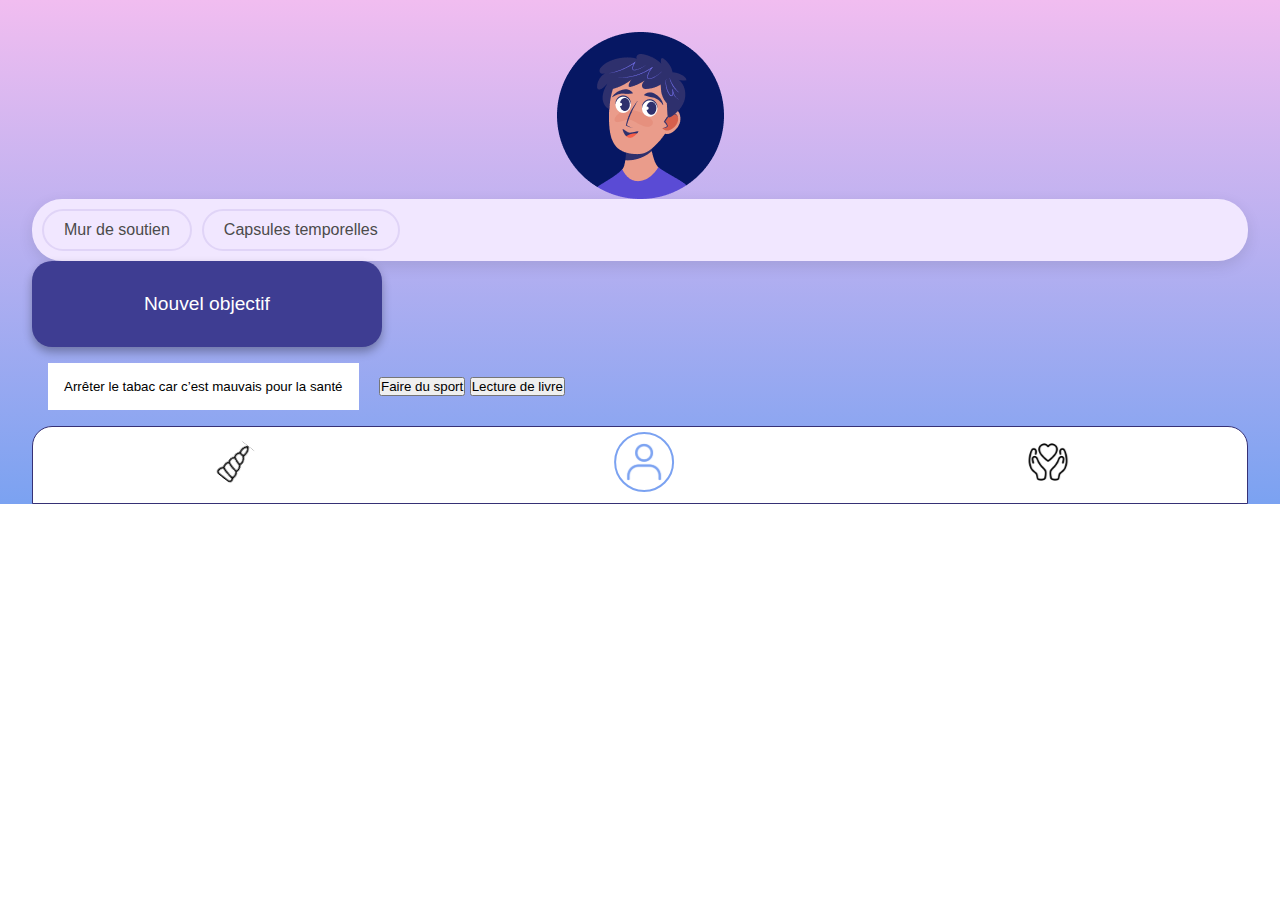
==== index.html @ 6ed5662c "début scéance 2/ 9:31" ====
<!DOCTYPE html>
<html lang="fr">
<head>
    <meta charset="UTF-8">
    <meta name="viewport" content="width=device-width, initial-scale=1.0">
    <title>Document</title>
    <link rel="stylesheet" href="styles.css">
</head>
<body>

    <div class="imagecenter">
        <img src="images/Caracter.png" alt="photo de profil">
    </div>

    <div class="button-container">
        <button class="custom-button">Mur de soutien</button>
        <button class="custom-button">Capsules temporelles</button>
    </div>


    <button class="main-button">
        Nouvel objectif
    </button>

    <div>
        <button class="second-button">Arrêter le tabac car c’est
            mauvais pour la santé</button>
        <button>Faire du sport</button>
        <button>Lecture de livre</button>
    </div>
    
    
    <div class="footer">
        <button class="footer-button"><img src="icone/corne.svg" alt="corne"></button>
        <button class="footer-button"><img src="icone/page principal.svg" alt=""></button>
        <button class="footer-button"><img src="icone/coeur.svg" alt=""></button>
    </div>


</body>
</html>
---- styles.css ----
* {
  
    margin: 0;
    padding: 0;
}

body {
    font-family: 'Arial', sans-serif;
    background-color: #f3f3f3;
    margin: 2rem;
    margin-bottom: 0;
    background: rgb(241,189,240);
    background: linear-gradient(180deg, rgba(241,189,240,1) 0%, rgba(123,162,241,1) 100%);
    background-repeat: no-repeat;
}


.imagecenter{
    display: flex;
    justify-content: center;
}
.footer {
    display: flex;
    justify-content: space-around;
    background-color: #ffffff;
    padding: 0.3rem 0;
    border: 1px solid #363175;
    border-radius: 20px 20px 0 0;
    
}

.footer-button {
    background: none;
    border: none;
    font-size: 24px;
    color: white;
    cursor: pointer;
}

.main-button {
    background-color: #3e3d92;
    color: white;
    font-size: 1.2rem;
    padding: 2rem 7rem;
    border: none;
    border-radius: 20px;
    box-shadow: 0 5px 10px rgba(0, 0, 0, 0.3);
    cursor: pointer;
    margin: 0px;
    margin:auto;
    
}

.second-button{
    background-color: #ffffff;
    border: none;
    padding: 1rem 1rem;
    cursor: pointer;
    margin: 1rem;
}

.button-container {
    display: flex;
    gap: 10px;
    background: #f1e7ff;
    padding: 10px;
    border-radius: 30px;
    box-shadow: 0 5px 15px rgba(0, 0, 0, 0.1);
}

.custom-button {
    background: #f1e7ff;
    border: 2px solid #e0d4f7;
    border-radius: 30px;
    padding: 10px 20px;
    color: #4b4b4b;
    font-size: 16px;
    cursor: pointer;
    transition: background-color 0.3s, color 0.3s;
}
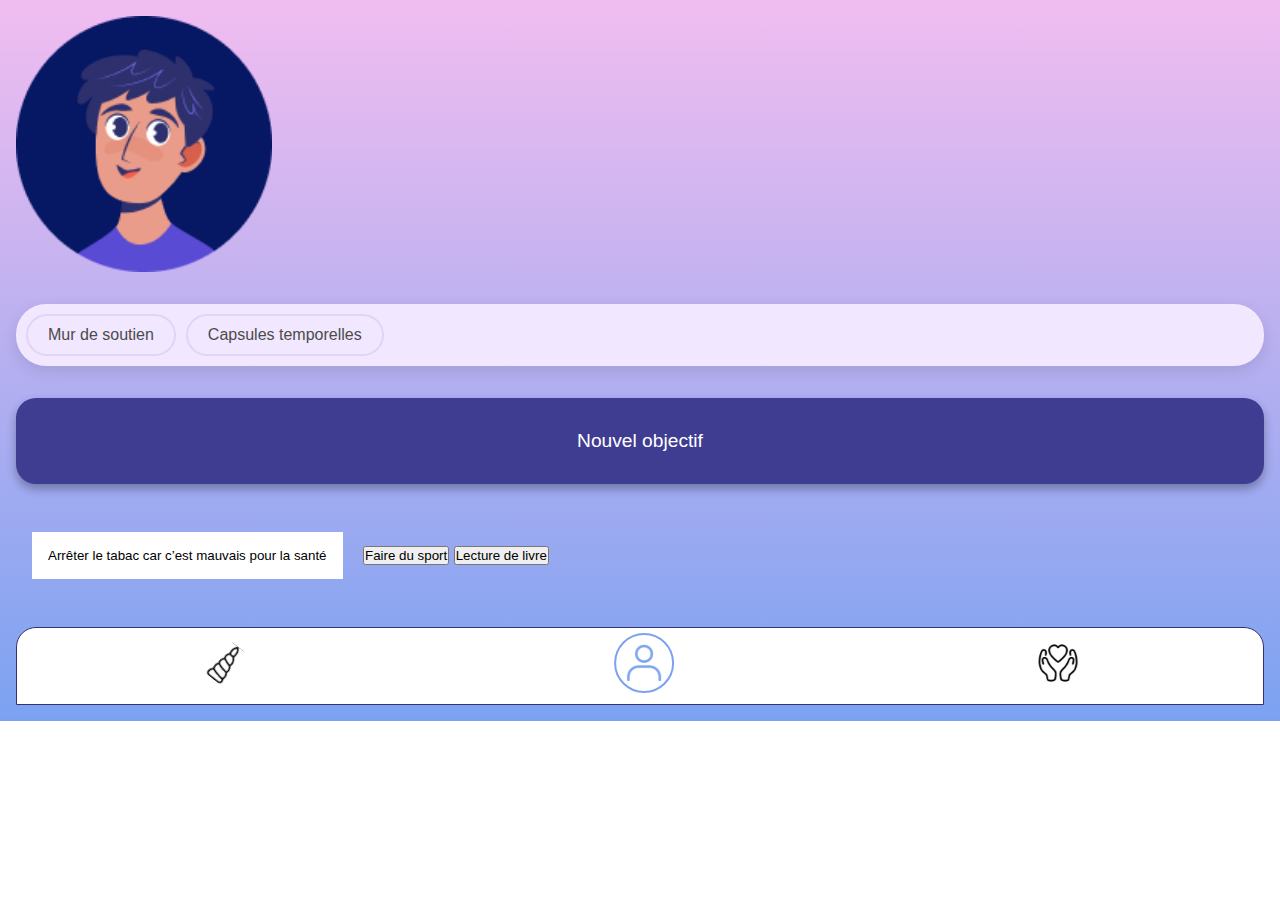
==== commit 1a7e2b6a: "ajustement" ====
--- a/index.html
+++ b/index.html
@@ -8,19 +8,16 @@
 </head>
 <body>
 
-    <div class="imagecenter">
-        <img src="images/Caracter.png" alt="photo de profil">
-    </div>
+
+    <img src="images/Caracter.png" alt="photo de profil" class="profile-image">
+
 
     <div class="button-container">
         <button class="custom-button">Mur de soutien</button>
         <button class="custom-button">Capsules temporelles</button>
     </div>
 
-
-    <button class="main-button">
-        Nouvel objectif
-    </button>
+    <a href="#" class="main-button">Nouvel objectif</a>
 
     <div>
         <button class="second-button">Arrêter le tabac car c’est
--- a/styles.css
+++ b/styles.css
@@ -1,24 +1,33 @@
-* {
-  
+html {
+    box-sizing: border-box;
+}
+
+*, *:before, *:after {
+    box-sizing: inherit;
     margin: 0;
     padding: 0;
 }
 
+
+
 body {
     font-family: 'Arial', sans-serif;
     background-color: #f3f3f3;
-    margin: 2rem;
-    margin-bottom: 0;
     background: rgb(241,189,240);
     background: linear-gradient(180deg, rgba(241,189,240,1) 0%, rgba(123,162,241,1) 100%);
     background-repeat: no-repeat;
+    display: flex;
+    flex-direction: column;
+    gap: 2rem;
+    padding: 1rem;
+    justify-content: center;
 }
 
 
-.imagecenter{
-    display: flex;
-    justify-content: center;
+.profile-image {
+    max-width: 20vw;
 }
+
 .footer {
     display: flex;
     justify-content: space-around;
@@ -38,17 +47,15 @@
 }
 
 .main-button {
+    display: inline-flex;
+    justify-content: center;
+    padding: 2rem;
+    text-decoration: none;
     background-color: #3e3d92;
     color: white;
     font-size: 1.2rem;
-    padding: 2rem 7rem;
-    border: none;
-    border-radius: 20px;
+    border-radius: 1.25rem;
     box-shadow: 0 5px 10px rgba(0, 0, 0, 0.3);
-    cursor: pointer;
-    margin: 0px;
-    margin:auto;
-    
 }
 
 .second-button{
@@ -66,6 +73,7 @@
     padding: 10px;
     border-radius: 30px;
     box-shadow: 0 5px 15px rgba(0, 0, 0, 0.1);
+    
 }
 
 .custom-button {
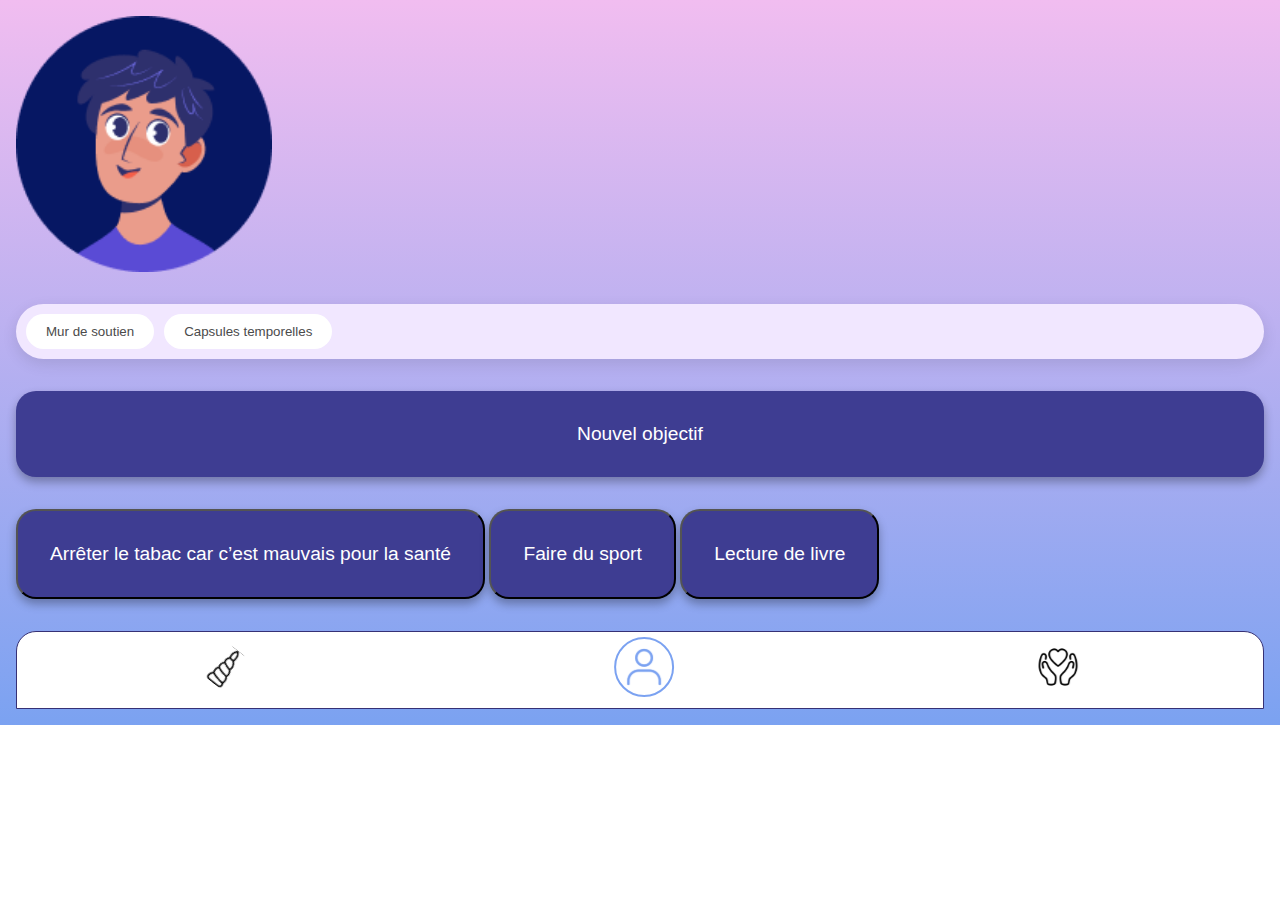
==== commit 2c4e18e1: "9:54" ====
--- a/index.html
+++ b/index.html
@@ -22,8 +22,8 @@
     <div>
         <button class="second-button">Arrêter le tabac car c’est
             mauvais pour la santé</button>
-        <button>Faire du sport</button>
-        <button>Lecture de livre</button>
+        <button class="second-button">Faire du sport</button>
+        <button class="second-button">Lecture de livre</button>
     </div>
     
     
--- a/styles.css
+++ b/styles.css
@@ -59,11 +59,15 @@
 }
 
 .second-button{
-    background-color: #ffffff;
-    border: none;
-    padding: 1rem 1rem;
-    cursor: pointer;
-    margin: 1rem;
+    display: inline-flex;
+    justify-content: center;
+    padding: 2rem;
+    text-decoration: none;
+    background-color: #3e3d92;
+    color: white;
+    font-size: 1.2rem;
+    border-radius: 1.25rem;
+    box-shadow: 0 5px 10px rgba(0, 0, 0, 0.3);
 }
 
 .button-container {
@@ -77,12 +81,9 @@
 }
 
 .custom-button {
-    background: #f1e7ff;
-    border: 2px solid #e0d4f7;
+    background: #ffffff;
+    border: none;
     border-radius: 30px;
     padding: 10px 20px;
     color: #4b4b4b;
-    font-size: 16px;
-    cursor: pointer;
-    transition: background-color 0.3s, color 0.3s;
 }
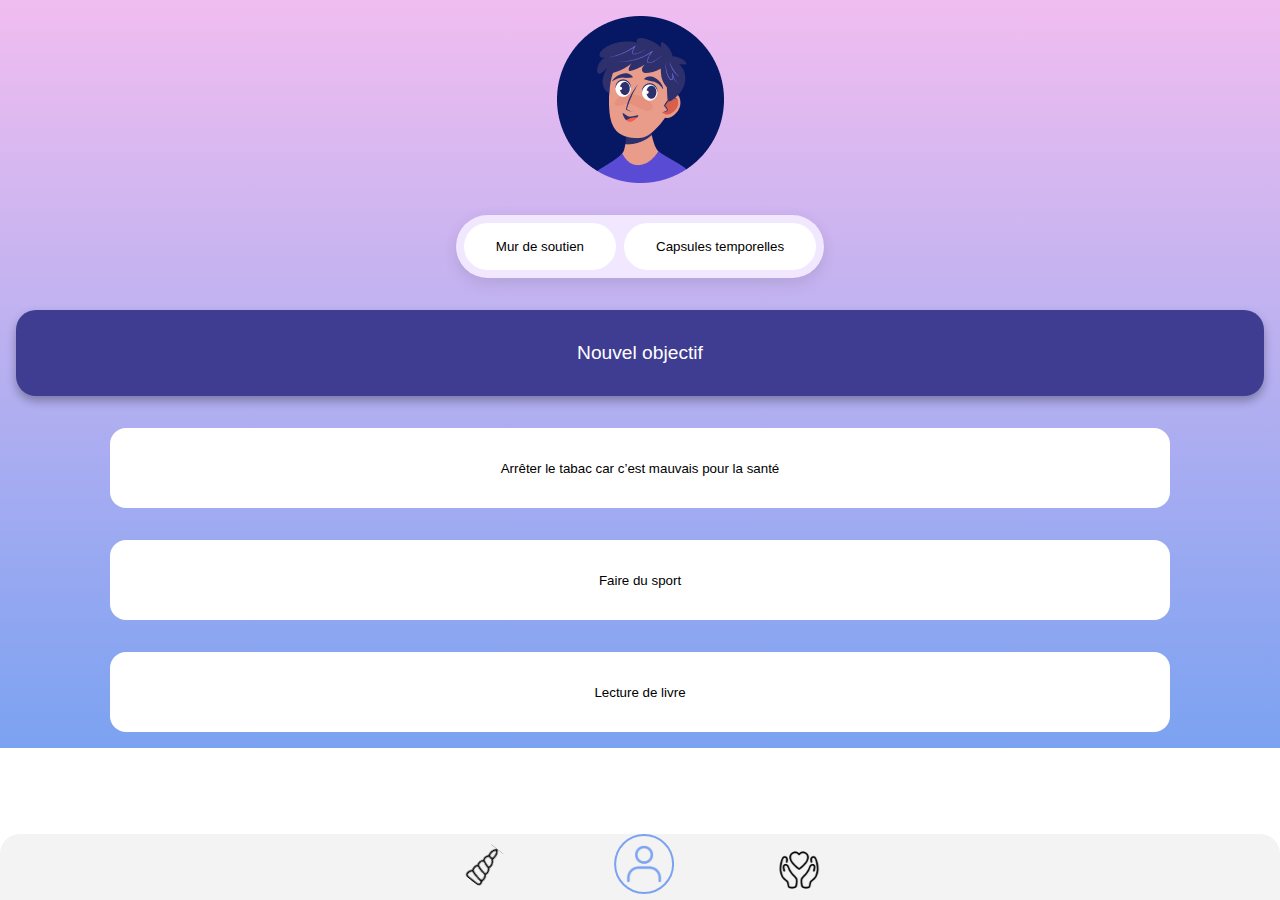
==== commit e4e87e0e: "page index ok 11:12" ====
--- a/index.html
+++ b/index.html
@@ -19,12 +19,11 @@
 
     <a href="#" class="main-button">Nouvel objectif</a>
 
-    <div>
         <button class="second-button">Arrêter le tabac car c’est
             mauvais pour la santé</button>
         <button class="second-button">Faire du sport</button>
         <button class="second-button">Lecture de livre</button>
-    </div>
+
     
     
     <div class="footer">
--- a/styles.css
+++ b/styles.css
@@ -21,6 +21,7 @@
     gap: 2rem;
     padding: 1rem;
     justify-content: center;
+    align-items: center;
 }
 
 
@@ -29,13 +30,13 @@
 }
 
 .footer {
-    display: flex;
-    justify-content: space-around;
-    background-color: #ffffff;
-    padding: 0.3rem 0;
-    border: 1px solid #363175;
+    background-color: #f3f3f3;
     border-radius: 20px 20px 0 0;
-    
+    text-align: center;
+    position: fixed;
+    bottom:0;
+    width: 100%;
+ 
 }
 
 .footer-button {
@@ -43,13 +44,14 @@
     border: none;
     font-size: 24px;
     color: white;
-    cursor: pointer;
+    margin: 0rem 3rem 0 3rem;
 }
 
 .main-button {
     display: inline-flex;
     justify-content: center;
     padding: 2rem;
+    width: 100%;
     text-decoration: none;
     background-color: #3e3d92;
     color: white;
@@ -59,23 +61,22 @@
 }
 
 .second-button{
-    display: inline-flex;
-    justify-content: center;
-    padding: 2rem;
-    text-decoration: none;
-    background-color: #3e3d92;
-    color: white;
-    font-size: 1.2rem;
-    border-radius: 1.25rem;
-    box-shadow: 0 5px 10px rgba(0, 0, 0, 0.3);
+    padding: 1rem;
+    background-color: #ffffff;
+    color: black;
+    width: 85%;
+    height: 5rem;
+    border: none;
+    border-radius: 1rem;
+    
 }
 
 .button-container {
     display: flex;
-    gap: 10px;
+    gap: 0.5rem;
     background: #f1e7ff;
-    padding: 10px;
-    border-radius: 30px;
+    padding: 0.5rem;
+    border-radius: 50rem;
     box-shadow: 0 5px 15px rgba(0, 0, 0, 0.1);
     
 }
@@ -83,7 +84,7 @@
 .custom-button {
     background: #ffffff;
     border: none;
-    border-radius: 30px;
-    padding: 10px 20px;
-    color: #4b4b4b;
+    border-radius: 50rem;
+    padding: 1rem 2rem;
+    color: #000000;
 }
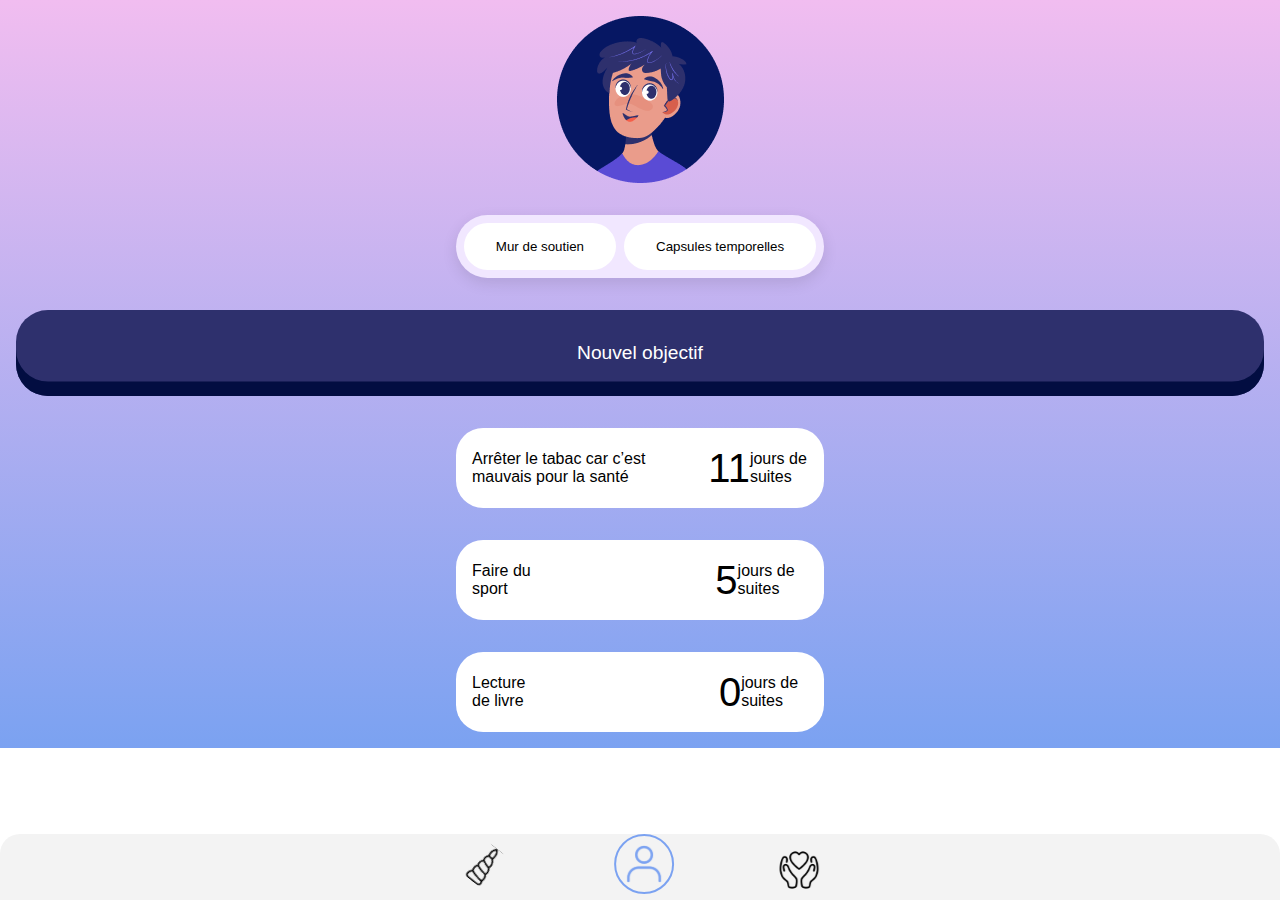
==== commit d9dc3809: "Séance avant rendu 12:15" ====
--- a/index.html
+++ b/index.html
@@ -17,19 +17,31 @@
         <button class="custom-button">Capsules temporelles</button>
     </div>
 
-    <a href="#" class="main-button">Nouvel objectif</a>
+    <a href="pagesuivi.html" class="main-button">Nouvel objectif</a>
 
-        <button class="second-button">Arrêter le tabac car c’est
-            mauvais pour la santé</button>
-        <button class="second-button">Faire du sport</button>
-        <button class="second-button">Lecture de livre</button>
+        <a href="pageobjectif.html" class="second-button">
+                <p class="intitule">Arrêter le tabac car c’est mauvais pour la santé</p>
+                <p class="chiffre1">11</p>
+                <p class="intitule">jours de suites</p>
+        
+        </a>
+        <a href="pageobjectif.html" class="second-button">
+            <p class="intitule">Faire du sport</p>
+            <p class="chiffre2">5</p>
+            <p class="intitule">jours de suites</p>
+        </a>
+        <a href="pageobjectif.html" class="second-button">
+            <p class="intitule">Lecture de livre</p>
+            <p class="chiffre2">0</p>
+            <p class="intitule">jours de suites</p>
+        </a>
 
     
     
     <div class="footer">
-        <button class="footer-button"><img src="icone/corne.svg" alt="corne"></button>
-        <button class="footer-button"><img src="icone/page principal.svg" alt=""></button>
-        <button class="footer-button"><img src="icone/coeur.svg" alt=""></button>
+        <a href="pagesuivi.html" class="footer-button"><img src="icone/corne.svg" alt=""></a>
+        <a href="index.html" class="footer-button"><img src="icone/page principal.svg" alt=""></a>
+        <a href="pagequestions.html" class="footer-button"><img src="icone/coeur.svg" alt=""></a>
     </div>
 
 
--- a/styles.css
+++ b/styles.css
@@ -22,11 +22,15 @@
     padding: 1rem;
     justify-content: center;
     align-items: center;
+    text-decoration: none;
 }
 
 
 .profile-image {
     max-width: 20vw;
+}
+.coupe-image{
+    max-width: 50vw;
 }
 
 .footer {
@@ -53,22 +57,39 @@
     padding: 2rem;
     width: 100%;
     text-decoration: none;
-    background-color: #3e3d92;
+    background-color: #2E306D;
     color: white;
     font-size: 1.2rem;
-    border-radius: 1.25rem;
+    border-radius: 2rem;
     box-shadow: 0 5px 10px rgba(0, 0, 0, 0.3);
+    box-shadow: inset 0em -0.9rem #020D41;
+    text-decoration: none;
 }
 
 .second-button{
+    display: flex;
     padding: 1rem;
     background-color: #ffffff;
     color: black;
-    width: 85%;
+    width: 23rem;
     height: 5rem;
     border: none;
-    border-radius: 1rem;
-    
+    border-radius: 1.7rem;
+    text-align: left;
+    text-decoration: none;
+    align-items: center;
+}
+.intitule{
+    max-width: 15rem;
+}
+.chiffre1{
+    font-size: 2.5rem;
+    max-width: 3rem;
+    margin-left: 3rem;
+}
+.chiffre2{
+    font-size: 2.5rem;
+    margin-left: 11rem;
 }
 
 .button-container {
@@ -80,7 +101,6 @@
     box-shadow: 0 5px 15px rgba(0, 0, 0, 0.1);
     
 }
-
 .custom-button {
     background: #ffffff;
     border: none;
@@ -88,3 +108,169 @@
     padding: 1rem 2rem;
     color: #000000;
 }
+.custom-button2{
+    background: #2E306D;
+    border: none;
+    border-radius: 50rem;
+    padding: 1rem 2rem;
+    color: #ffffff;
+}
+
+.retour {  position: absolute;
+    top: 10px;
+    left: 10px;
+    width: 50px;
+    height: 50px;
+}
+
+.color-button{
+        background: linear-gradient(to right, #9FA5FF, #FEC8D8); /* Gradient background */
+        border: none;
+        color: white;
+        padding: 20px 50px;
+        text-align: center;
+        text-decoration: none;
+        display: inline-block;
+        margin: 4px 2px;
+        border-radius: 2rem;
+        box-shadow: 0 4px 8px rgba(0, 0, 0, 0.2);
+        cursor: pointer;
+        outline: none;
+        border: 2px solid white;
+    }
+.retour-button{
+    background: none;
+        border: none;
+        color: white;
+        padding: 20px 50px;
+        text-align: center;
+        text-decoration: none;
+        display: inline-block;
+        margin: 4px 2px;
+        border-radius: 2rem;
+        box-shadow: 0 4px 8px rgba(0, 0, 0, 0.2);
+        cursor: pointer;
+        outline: none;
+        border: 2px solid white;
+}
+
+
+.bandeau-top{
+    display: flex;
+    margin: 1rem;
+    gap: 1rem;
+    text-align: center;
+    font-size: 0.7rem;
+}
+
+.bandeau-top img{
+    width: 1.5rem;
+    height: 1.5rem;
+}
+
+.card {
+    background: #ffffff;
+    border-radius: 1.25rem;
+    box-shadow: 0 0 10px rgba(0, 0, 0, 0.1);
+    width: 100%;
+    padding: 1rem;
+    display: flex;
+    align-items: center;
+    flex-direction: column;
+    text-align: left;
+}
+
+.imagecard-bottom{
+    margin-left: 2rem;
+}
+
+.action-bottom{
+    border: none;
+    margin: 0.5rem;
+
+}
+
+.card-top{
+    font-size: 0.5rem;
+    display: flex;
+}
+.card-bottom{
+    display: flex;
+
+}
+.petit-caracter{
+    max-width: 3rem;
+    max-height: 3rem;
+    margin-right: 1rem;
+}
+
+
+
+
+
+.fond-bleu {
+    display: flex;
+    flex-direction: column;
+    align-items: center;
+    justify-content: auto;
+    height: 35rem;
+    background-color: #2E306D;
+    text-align: center;
+    padding: 1rem;
+    border-radius: 1rem;
+    gap: 1rem;
+}
+
+
+
+.progress-circle {
+    position: relative;
+    width: 155px;
+    height: 155px;
+}
+
+.progress-circle svg {
+    transform: rotate(-90deg);
+    width: 100%;
+    height: 100%;
+}
+
+.progress-circle circle {
+    width: 100%;
+    height: 100%;
+    fill: none;
+    stroke-width: 10;
+}
+
+.progress-circle .bg {
+    stroke: #1A1A3D;
+}
+
+.progress-circle .progress {
+    stroke: #9FA5FF;
+    stroke-linecap: round;
+    stroke-dasharray: 440;
+    stroke-dashoffset: 286;
+    transition: stroke-dashoffset 0.5s;
+}
+
+.progress-circle .percentage {
+    position: absolute;
+    top: 50%;
+    left: 50%;
+    transform: translate(-50%, -50%);
+    font-size: 30px;
+}
+
+.percentage{
+    color: #ffffff;
+}
+
+.gros-text{
+    font-size: 1rem;
+    color: #ffffff;
+}
+.petit-text{
+    font-size: 0.6rem;
+    color: #ffffff;
+}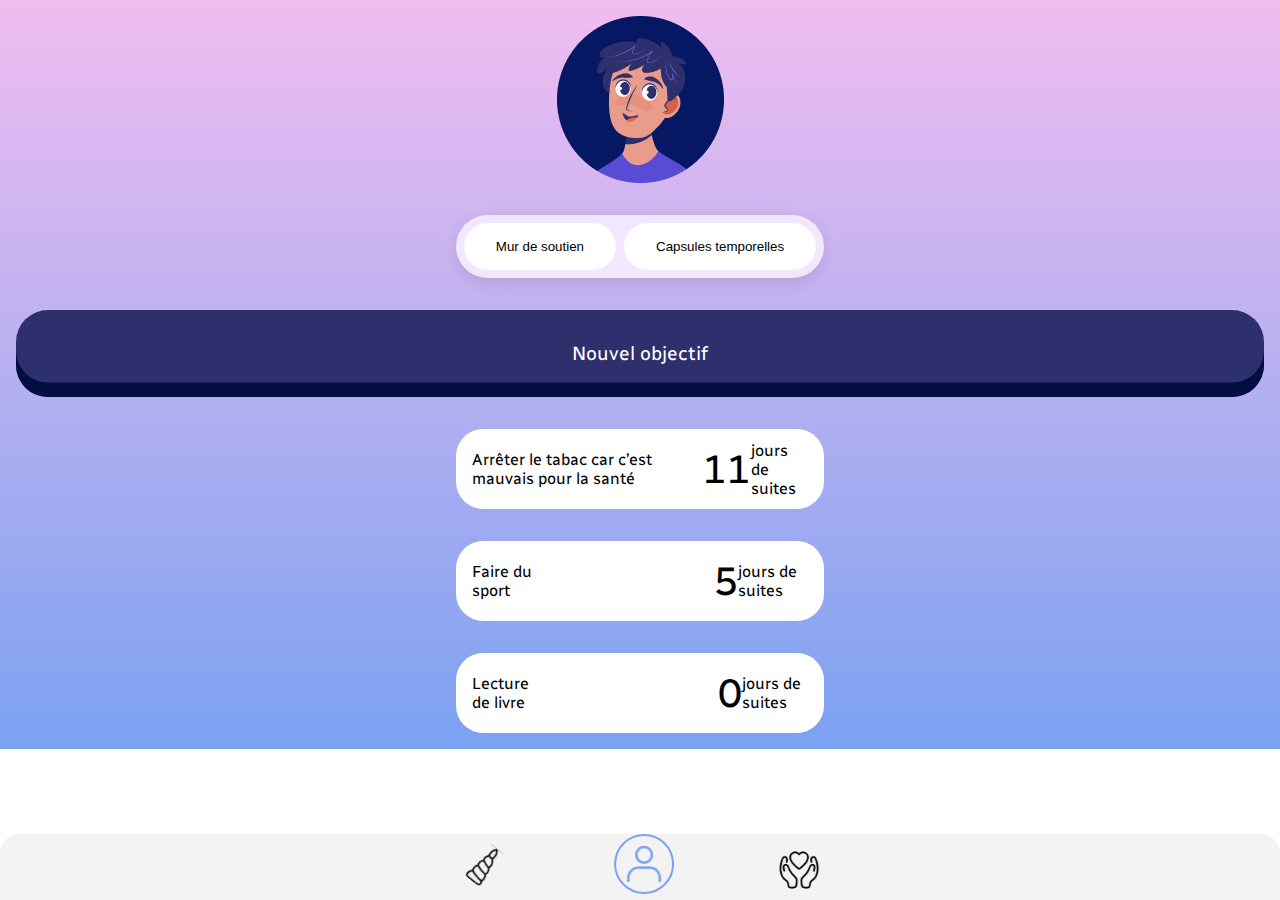
==== commit e2608add: "Derniere version" ====
--- a/index.html
+++ b/index.html
@@ -5,6 +5,7 @@
     <meta name="viewport" content="width=device-width, initial-scale=1.0">
     <title>Document</title>
     <link rel="stylesheet" href="styles.css">
+    <link rel="icon" type="image/png" href="images/Logo 1.jpg">
 </head>
 <body>
 
--- a/styles.css
+++ b/styles.css
@@ -1,8 +1,9 @@
+@import url('https://fonts.googleapis.com/css2?family=Radio+Canada:ital,wght@0,300..700;1,300..700&display=swap');
 html {
     box-sizing: border-box;
 }
 
-*, *:before, *:after {
+*, :before, *:after {
     box-sizing: inherit;
     margin: 0;
     padding: 0;
@@ -11,7 +12,7 @@
 
 
 body {
-    font-family: 'Arial', sans-serif;
+    font-family: "Radio Canada", sans-serif;
     background-color: #f3f3f3;
     background: rgb(241,189,240);
     background: linear-gradient(180deg, rgba(241,189,240,1) 0%, rgba(123,162,241,1) 100%);
@@ -81,6 +82,7 @@
 }
 .intitule{
     max-width: 15rem;
+    font-family: "Radio Canada", sans-serif;
 }
 .chiffre1{
     font-size: 2.5rem;
@@ -115,6 +117,16 @@
     padding: 1rem 2rem;
     color: #ffffff;
 }
+.custom-button3{
+    background: #2E306D;
+    border: none;
+    border-radius: 50rem;
+    padding: 1rem 2rem;
+    color: #ffffff;
+    margin:1rem;
+    margin-left: 2rem;
+}
+
 
 .retour {  position: absolute;
     top: 10px;
@@ -193,6 +205,8 @@
 .card-top{
     font-size: 0.5rem;
     display: flex;
+    text-decoration: none;
+    font-size: 0.7rem;
 }
 .card-bottom{
     display: flex;
@@ -267,10 +281,12 @@
 }
 
 .gros-text{
-    font-size: 1rem;
+    font-size: 1.2rem;
     color: #ffffff;
 }
 .petit-text{
-    font-size: 0.6rem;
-    color: #ffffff;
-}+    font-size: 0.8rem;
+    color: #ffffff;
+}
+
+
